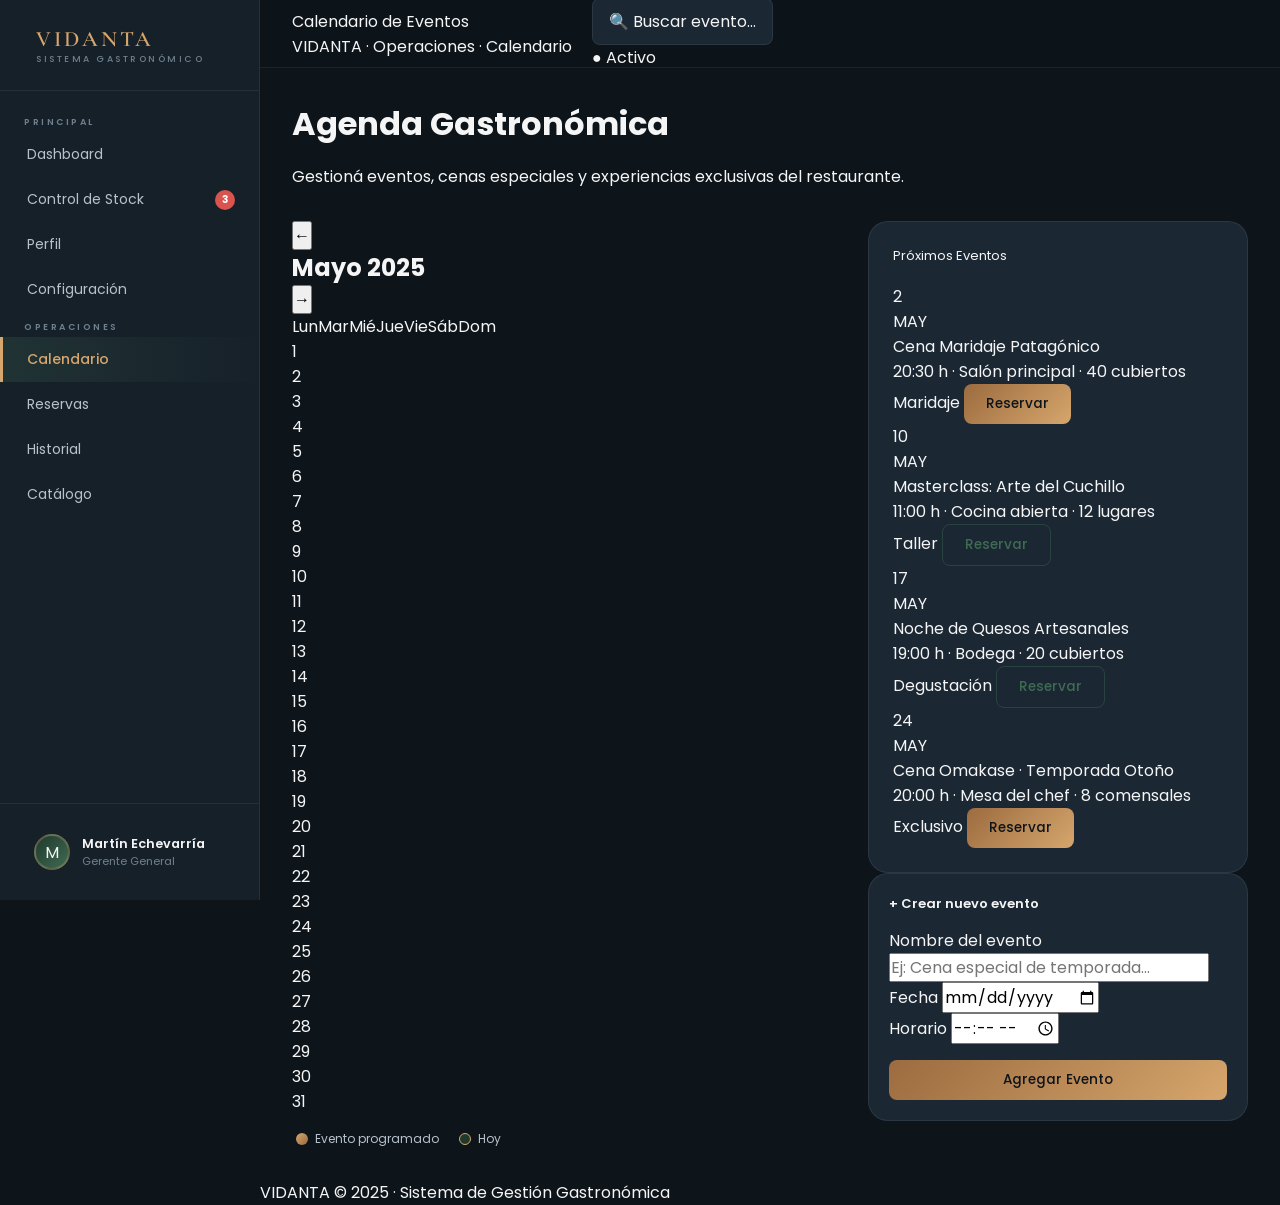
==== calendario.html @ fb213ae9 "Agregue 4 archivos html" ====
<!DOCTYPE html>
<html lang="es">
<head>
  <meta charset="UTF-8">
  <meta name="viewport" content="width=device-width, initial-scale=1.0">
  <title>VIDANTA · Calendario de Eventos</title>
  <link rel="stylesheet" href="styles.css">
</head>
<body>

  <aside class="sidebar">

    <div class="sidebar-logo">
      <div class="sidebar-logo-mark"></div>
      <div class="sidebar-logo-text">
        <span class="sidebar-logo-name">VIDANTA</span>
        <span class="sidebar-logo-sub">Sistema Gastronómico</span>
      </div>
    </div>

    <nav class="sidebar-nav">

      <span class="sidebar-section-label">Principal</span>

      <a href="index.html" class="sidebar-nav-item">Dashboard</a>

      <a href="stock.html" class="sidebar-nav-item">
        Control de Stock
        <span class="nav-badge danger">3</span>
      </a>

      <a href="perfil.html" class="sidebar-nav-item">Perfil</a>

      <a href="configuracion.html" class="sidebar-nav-item">Configuración</a>

      <span class="sidebar-section-label">Operaciones</span>

      <a href="calendario.html" class="sidebar-nav-item active">Calendario</a>
      <a href="reservas.html" class="sidebar-nav-item">Reservas</a>
      <a href="historial.html" class="sidebar-nav-item">Historial</a>
      <a href="catalogo.html" class="sidebar-nav-item">Catálogo</a>

    </nav>

    <div class="sidebar-footer">
      <div class="sidebar-user">
        <div class="sidebar-avatar">M</div>
        <div class="sidebar-user-info">
          <div class="sidebar-user-name">Martín Echevarría</div>
          <div class="sidebar-user-role">Gerente General</div>
        </div>
      </div>
    </div>

  </aside>

  <div class="main-wrapper">
    <header class="topbar">
      <div class="topbar-left">
        <div class="module-name">Calendario de Eventos</div>
        <div class="breadcrumb">VIDANTA · <span>Operaciones</span> · Calendario</div>
      </div>
      <div class="topbar-right">
        <div class="topbar-search">🔍 Buscar evento...</div>
        <div class="topbar-badge">● Activo</div>
      </div>
    </header>

    <div class="page-content">
      <div class="page-header">
        <h1>Agenda Gastronómica</h1>
        <p>Gestioná eventos, cenas especiales y experiencias exclusivas del restaurante.</p>
        <div class="gold-line"></div>
      </div>

      <div style="display:grid;grid-template-columns:1fr 380px;gap:24px;align-items:start;">

        <div>
          <div class="cal-wrapper">
            <div class="cal-topbar">
              <button class="cal-nav-btn" id="prev-month">&#8592;</button>
              <h2 class="cal-month-title" id="cal-title">Mayo 2025</h2>
              <button class="cal-nav-btn" id="next-month">&#8594;</button>
            </div>
            <div class="cal-days-header">
              <span>Lun</span><span>Mar</span><span>Mié</span><span>Jue</span><span>Vie</span><span>Sáb</span><span>Dom</span>
            </div>
            <div class="cal-grid" id="cal-grid"></div>
          </div>
          <div style="display:flex;gap:20px;margin-top:16px;padding:0 4px;">
            <div style="display:flex;align-items:center;gap:7px;font-size:12px;color:var(--text-secondary);">
              <span style="width:12px;height:12px;border-radius:50%;background:linear-gradient(135deg,var(--gold),var(--wood));display:inline-block;"></span>
              Evento programado
            </div>
            <div style="display:flex;align-items:center;gap:7px;font-size:12px;color:var(--text-secondary);">
              <span style="width:12px;height:12px;border-radius:50%;background:var(--green-dark);border:1.5px solid var(--gold);display:inline-block;"></span>
              Hoy
            </div>
          </div>
        </div>

        <div>
          <div class="card" style="padding:24px;">
            <div class="section-title" style="font-size:13px;margin-bottom:18px;">Próximos Eventos</div>

            <div class="event-item">
              <div class="event-date-chip"><div class="day">2</div><div class="mon">MAY</div></div>
              <div class="event-body">
                <div class="event-name">Cena Maridaje Patagónico</div>
                <div class="event-meta">20:30 h · Salón principal · 40 cubiertos</div>
                <div class="event-actions">
                  <span class="badge badge-gold">Maridaje</span>
                  <a href="reservas.html" class="btn btn-primary btn-sm">Reservar</a>
                </div>
              </div>
            </div>

            <div class="event-item">
              <div class="event-date-chip"><div class="day">10</div><div class="mon">MAY</div></div>
              <div class="event-body">
                <div class="event-name">Masterclass: Arte del Cuchillo</div>
                <div class="event-meta">11:00 h · Cocina abierta · 12 lugares</div>
                <div class="event-actions">
                  <span class="badge badge-green">Taller</span>
                  <a href="reservas.html" class="btn btn-secondary btn-sm">Reservar</a>
                </div>
              </div>
            </div>

            <div class="event-item">
              <div class="event-date-chip"><div class="day">17</div><div class="mon">MAY</div></div>
              <div class="event-body">
                <div class="event-name">Noche de Quesos Artesanales</div>
                <div class="event-meta">19:00 h · Bodega · 20 cubiertos</div>
                <div class="event-actions">
                  <span class="badge badge-warn">Degustación</span>
                  <a href="reservas.html" class="btn btn-secondary btn-sm">Reservar</a>
                </div>
              </div>
            </div>

            <div class="event-item">
              <div class="event-date-chip"><div class="day">24</div><div class="mon">MAY</div></div>
              <div class="event-body">
                <div class="event-name">Cena Omakase · Temporada Otoño</div>
                <div class="event-meta">20:00 h · Mesa del chef · 8 comensales</div>
                <div class="event-actions">
                  <span class="badge badge-gold">Exclusivo</span>
                  <a href="reservas.html" class="btn btn-primary btn-sm">Reservar</a>
                </div>
              </div>
            </div>
          </div>

          <div class="card mt-16" style="padding:20px;">
            <div style="font-size:13px;font-weight:600;color:var(--text-main);margin-bottom:14px;">+ Crear nuevo evento</div>
            <div class="form-group">
              <label class="form-label">Nombre del evento</label>
              <input type="text" class="form-control" placeholder="Ej: Cena especial de temporada..." />
            </div>
            <div class="form-row">
              <div class="form-group" style="margin-bottom:0">
                <label class="form-label">Fecha</label>
                <input type="date" class="form-control" />
              </div>
              <div class="form-group" style="margin-bottom:0">
                <label class="form-label">Horario</label>
                <input type="time" class="form-control" />
              </div>
            </div>
            <button class="btn btn-primary" style="width:100%;margin-top:16px;justify-content:center;">Agregar Evento</button>
          </div>
        </div>

      </div>
    </div>

    <footer class="footer-bar">
      <span class="footer-brand">VIDANTA</span>
      <span>© 2025 · Sistema de Gestión Gastronómica</span>
    </footer>
  </div>

  <script>
    const months=['Enero','Febrero','Marzo','Abril','Mayo','Junio','Julio','Agosto','Septiembre','Octubre','Noviembre','Diciembre'];
    const eventDays={'2025-4':[2,10,17,24]};
    let cur=new Date(2025,4,1);
    function render(){
      const grid=document.getElementById('cal-grid');
      const title=document.getElementById('cal-title');
      const key=cur.getFullYear()+'-'+cur.getMonth();
      title.textContent=months[cur.getMonth()]+' '+cur.getFullYear();
      const firstDay=new Date(cur.getFullYear(),cur.getMonth(),1).getDay();
      const offset=firstDay===0?6:firstDay-1;
      const total=new Date(cur.getFullYear(),cur.getMonth()+1,0).getDate();
      const today=new Date();
      const marked=eventDays[key]||[];
      grid.innerHTML='';
      for(let i=0;i<offset;i++){const d=document.createElement('div');d.className='cal-day empty';grid.appendChild(d);}
      for(let d=1;d<=total;d++){
        const cell=document.createElement('div');cell.className='cal-day';cell.textContent=d;
        if(cur.getMonth()===today.getMonth()&&cur.getFullYear()===today.getFullYear()&&d===today.getDate())cell.classList.add('today');
        if(marked.includes(d))cell.classList.add('has-event');
        grid.appendChild(cell);
      }
    }
    document.getElementById('prev-month').onclick=()=>{cur.setMonth(cur.getMonth()-1);render();};
    document.getElementById('next-month').onclick=()=>{cur.setMonth(cur.getMonth()+1);render();};
    render();
  </script>
</body>
</html>
---- styles.css ----
@import url('https://fonts.googleapis.com/css2?family=Poppins:wght@300;400;500;600;700;800&family=Cormorant+Garamond:ital,wght@0,400;0,600;1,400&display=swap');

:root {
--bg-main: #0d141a;
--bg-secondary: #162029;
--card-bg: #1b2834;
--card-hover: #1f2f3e;

--wood: #9c6b3f;
--gold: #d6a66d;
--gold-light: #e8c08a;
--gold-glow: rgba(214, 166, 109, 0.18);

--green-dark: #20392d;
--green-soft: #3f6b53;
--green-glow: rgba(63, 107, 83, 0.25);

--text-main: #f5f5f5;
--text-secondary: #b8c2cc;
--text-muted: #6e8090;

--border-soft: rgba(255, 255, 255, 0.07);
--border-gold: rgba(214, 166, 109, 0.3);
--border-green: rgba(63, 107, 83, 0.4);

--shadow-dark: rgba(0, 0, 0, 0.45);
--shadow-card: 0 8px 32px rgba(0, 0, 0, 0.4);
--shadow-glow: 0 0 24px rgba(214, 166, 109, 0.15);

--success: #4caf50;
--danger: #d9534f;
--warning: #ffb347;
--info: #4a9ebb;

--sidebar-w: 260px;
--sidebar-collapsed: 72px;
--header-h: 68px;

--radius-sm: 8px;
--radius-md: 14px;
--radius-lg: 20px;
--radius-xl: 28px;

--transition: all 0.3s ease;
}

*,
*::before,
*::after {
box-sizing: border-box;
margin: 0;
padding: 0;
}

html {
font-size: 16px;
scroll-behavior: smooth;
}

body {
font-family: 'Poppins', sans-serif;
background-color: var(--bg-main);
color: var(--text-main);
min-height: 100vh;
display: flex;
overflow-x: hidden;
-webkit-font-smoothing: antialiased;
}

a {
color: inherit;
text-decoration: none;
}

ul,
ol {
list-style: none;
}

img {
max-width: 100%;
display: block;
}

button,
input,
select,
textarea {
font-family: inherit;
font-size: inherit;
}

::-webkit-scrollbar {
width: 6px;
height: 6px;
}

::-webkit-scrollbar-track {
background: var(--bg-main);
}

::-webkit-scrollbar-thumb {
background: var(--green-soft);
border-radius: 8px;
}

::-webkit-scrollbar-thumb:hover {
background: var(--gold);
}

.app-layout {
display: flex;
width: 100%;
min-height: 100vh;
}

.sidebar {
width: var(--sidebar-w);
min-height: 100vh;
background: var(--bg-secondary);
border-right: 1px solid var(--border-soft);
display: flex;
flex-direction: column;
position: fixed;
top: 0;
left: 0;
z-index: 100;
transition: var(--transition);
overflow: hidden;
}

.sidebar-logo {
padding: 28px 24px 24px;
border-bottom: 1px solid var(--border-soft);
display: flex;
align-items: center;
gap: 12px;
flex-shrink: 0;
}

.sidebar-logo-icon {
width: 38px;
height: 38px;
background: linear-gradient(135deg, var(--wood), var(--gold));
border-radius: 10px;
display: flex;
align-items: center;
justify-content: center;
font-size: 18px;
flex-shrink: 0;
box-shadow: 0 4px 14px var(--gold-glow);
}

.sidebar-logo-text {
display: flex;
flex-direction: column;
}

.sidebar-logo-name {
font-family: 'Cormorant Garamond', serif;
font-size: 22px;
font-weight: 600;
color: var(--gold);
letter-spacing: 3px;
line-height: 1;
}

.sidebar-logo-sub {
font-size: 9px;
font-weight: 500;
color: var(--text-muted);
letter-spacing: 2.5px;
text-transform: uppercase;
margin-top: 3px;
}

.sidebar-nav {
flex: 1;
padding: 16px 0;
overflow-y: auto;
}

.sidebar-section-label {
font-size: 9px;
font-weight: 600;
letter-spacing: 2.5px;
text-transform: uppercase;
color: var(--text-muted);
padding: 16px 24px 8px;
}

.sidebar-nav-item {
display: flex;
align-items: center;
gap: 14px;
padding: 12px 24px;
cursor: pointer;
border-left: 3px solid transparent;
transition: var(--transition);
position: relative;
color: var(--text-secondary);
font-size: 0.875rem;
font-weight: 400;
}

.sidebar-nav-item:hover {
background: var(--green-glow);
border-left-color: var(--gold);
color: var(--text-main);
}

.sidebar-nav-item.active {
background: linear-gradient(90deg, var(--green-glow), transparent);
border-left-color: var(--gold);
color: var(--gold);
font-weight: 500;
}

.nav-icon {
font-size: 18px;
width: 22px;
text-align: center;
flex-shrink: 0;
transition: var(--transition);
}

.nav-badge {
margin-left: auto;
background: var(--gold);
color: var(--bg-main);
font-size: 10px;
font-weight: 700;
padding: 2px 7px;
border-radius: 20px;
min-width: 20px;
text-align: center;
}

.nav-badge.danger {
background: var(--danger);
color: #fff;
}

.sidebar-footer {
padding: 20px 24px;
border-top: 1px solid var(--border-soft);
}

.sidebar-user {
display: flex;
align-items: center;
gap: 12px;
cursor: pointer;
padding: 10px;
border-radius: var(--radius-md);
transition: var(--transition);
}

.sidebar-user:hover {
background: var(--border-soft);
}

.sidebar-avatar {
width: 36px;
height: 36px;
background: linear-gradient(135deg, var(--green-dark), var(--green-soft));
border-radius: 50%;
display: flex;
align-items: center;
justify-content: center;
font-size: 16px;
border: 2px solid var(--border-gold);
flex-shrink: 0;
}

.sidebar-user-info {
flex: 1;
min-width: 0;
}

.sidebar-user-name {
font-size: 0.8rem;
font-weight: 600;
color: var(--text-main);
white-space: nowrap;
overflow: hidden;
text-overflow: ellipsis;
}

.sidebar-user-role {
font-size: 0.7rem;
color: var(--text-muted);
}

.main-wrapper {
flex: 1;
margin-left: var(--sidebar-w);
display: flex;
flex-direction: column;
min-height: 100vh;
transition: var(--transition);
}

.topbar {
height: var(--header-h);
background: rgba(13, 20, 26, 0.85);
backdrop-filter: blur(16px);
border-bottom: 1px solid var(--border-soft);
display: flex;
align-items: center;
padding: 0 32px;
gap: 20px;
position: sticky;
top: 0;
z-index: 90;
}

.topbar-title {
font-size: 1.15rem;
font-weight: 600;
color: var(--text-main);
}

.topbar-actions {
display: flex;
align-items: center;
gap: 8px;
margin-left: auto;
}

.topbar-search {
background: var(--card-bg);
border: 1px solid var(--border-soft);
border-radius: var(--radius-sm);
padding: 10px 16px;
color: var(--text-main);
outline: none;
transition: var(--transition);
}

.topbar-search:focus {
border-color: var(--border-gold);
box-shadow: 0 0 0 3px var(--gold-glow);
}

.topbar-btn-icon {
border: 1px solid var(--border-soft);
background: var(--card-bg);
color: var(--text-secondary);
padding: 10px 14px;
border-radius: var(--radius-sm);
cursor: pointer;
transition: var(--transition);
}

.topbar-btn-icon:hover {
background: var(--green-glow);
color: var(--gold);
border-color: var(--border-gold);
}

.topbar-avatar {
width: 38px;
height: 38px;
background: linear-gradient(135deg, var(--green-dark), var(--green-soft));
border-radius: 50%;
display: flex;
align-items: center;
justify-content: center;
border: 2px solid var(--border-gold);
}

.page-content {
flex: 1;
padding: 32px;
}

.page-header {
display: flex;
justify-content: space-between;
align-items: flex-start;
gap: 16px;
margin-bottom: 32px;
flex-wrap: wrap;
}

.page-header-eyebrow {
font-size: 0.75rem;
font-weight: 500;
letter-spacing: 2.5px;
text-transform: uppercase;
color: var(--gold);
margin-bottom: 6px;
}

.page-header-title {
font-family: 'Cormorant Garamond', serif;
font-size: 2.2rem;
font-weight: 600;
}

.page-header-subtitle {
font-size: 0.875rem;
color: var(--text-secondary);
margin-top: 6px;
}

.page-header-actions {
display: flex;
gap: 12px;
flex-wrap: wrap;
}

.card {
background: var(--card-bg);
border: 1px solid var(--border-soft);
border-radius: var(--radius-lg);
padding: 24px;
transition: var(--transition);
}

.card:hover {
background: var(--card-hover);
border-color: var(--border-gold);
box-shadow: var(--shadow-card), var(--shadow-glow);
}

.btn {
display: inline-flex;
align-items: center;
justify-content: center;
gap: 8px;
padding: 10px 22px;
border-radius: var(--radius-sm);
font-size: 0.85rem;
font-weight: 500;
cursor: pointer;
border: none;
transition: var(--transition);
}

.btn-primary {
background: linear-gradient(135deg, var(--wood), var(--gold));
color: var(--bg-main);
}

.btn-primary:hover {
background: linear-gradient(135deg, var(--gold), var(--gold-light));
}

.btn-secondary {
background: transparent;
color: var(--green-soft);
border: 1px solid var(--border-green);
}

.btn-secondary:hover {
background: var(--green-glow);
color: var(--text-main);
}

.btn-ghost {
background: transparent;
color: var(--text-secondary);
border: 1px solid var(--border-soft);
}

.btn-ghost:hover {
background: var(--border-soft);
border-color: var(--border-gold);
color: var(--text-main);
}

.table-container {
overflow-x: auto;
border-radius: var(--radius-lg);
border: 1px solid var(--border-soft);
}

.table {
width: 100%;
border-collapse: collapse;
}

.table thead {
background: var(--bg-secondary);
}

.table thead th {
padding: 14px 20px;
text-align: left;
font-size: 0.72rem;
font-weight: 600;
letter-spacing: 2px;
text-transform: uppercase;
color: var(--gold);
border-bottom: 1px solid var(--border-soft);
}

.table tbody tr {
border-bottom: 1px solid var(--border-soft);
transition: var(--transition);
}

.table tbody tr:hover {
background: var(--green-glow);
}

.table tbody td {
padding: 14px 20px;
color: var(--text-secondary);
}

.table tbody td:first-child {
color: var(--text-main);
font-weight: 500;
}

.alert-title {
font-weight: 600;
margin-bottom: 4px;
}

.alert-text {
color: var(--text-secondary);
font-size: 0.85rem;
}

@keyframes fadeIn {
from {
opacity: 0;
transform: translateY(10px);
}

to {
opacity: 1;
transform: translateY(0);
}
}

.animate-fade {
animation: fadeIn 0.4s ease both;
}

@media (max-width: 1024px) {
.page-content {
padding: 24px;
}
}

@media (max-width: 768px) {
.sidebar {
transform: translateX(-100%);
}

.main-wrapper {
margin-left: 0;
}

.page-content {
padding: 16px;
}

.page-header {
flex-direction: column;
}

.page-header-title {
font-size: 1.7rem;
}
}

@media (max-width: 480px) {
.topbar {
padding: 0 16px;
}

.page-header-title {
font-size: 1.4rem;
}
}
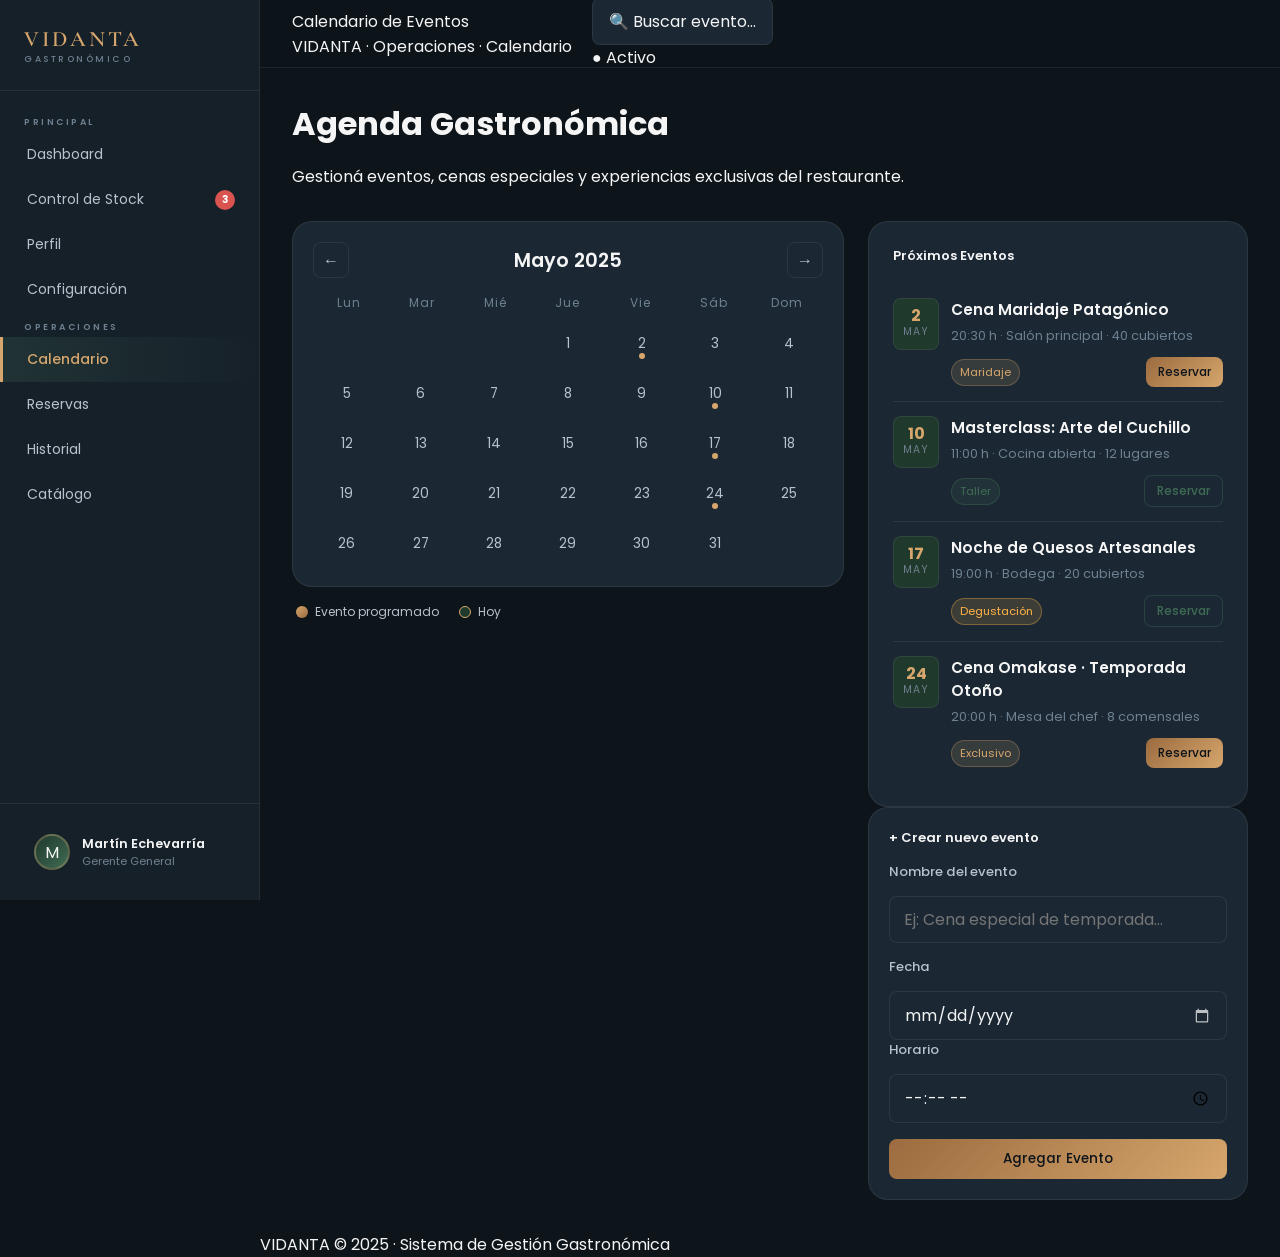
==== commit 825e8826: "Modicamos archivos html con el css" ====
--- a/calendario.html
+++ b/calendario.html
@@ -10,13 +10,13 @@
 
   <aside class="sidebar">
 
-    <div class="sidebar-logo">
-      <div class="sidebar-logo-mark"></div>
+     <div class="sidebar-logo">
       <div class="sidebar-logo-text">
         <span class="sidebar-logo-name">VIDANTA</span>
-        <span class="sidebar-logo-sub">Sistema Gastronómico</span>
+        <span class="sidebar-logo-sub">Gastronómico</span>
       </div>
     </div>
+
 
     <nav class="sidebar-nav">
 
--- a/styles.css
+++ b/styles.css
@@ -578,4 +578,1056 @@
 .page-header-title {
 font-size: 1.4rem;
 }
+}
+.stats-grid{
+display:grid;
+grid-template-columns:repeat(4,1fr);
+gap:18px;
+margin-bottom:28px;
+}
+
+.stat-card{
+display:flex;
+flex-direction:column;
+align-items:flex-start;
+justify-content:center;
+min-height:120px;
+}
+
+.stat-number{
+font-size:2rem;
+font-weight:700;
+color:var(--gold);
+line-height:1;
+margin-bottom:10px;
+}
+
+.stat-number.success{
+color:var(--success);
+}
+
+.stat-text{
+font-size:0.85rem;
+color:var(--text-secondary);
+}
+
+.reservation-layout{
+display:grid;
+grid-template-columns:1.6fr 0.8fr;
+gap:24px;
+align-items:start;
+}
+
+.section-title{
+font-size:1rem;
+font-weight:600;
+color:var(--text-main);
+margin-bottom:22px;
+}
+
+.form-grid{
+display:grid;
+grid-template-columns:1fr 1fr;
+gap:18px;
+margin-bottom:18px;
+}
+
+.form-group{
+display:flex;
+flex-direction:column;
+gap:8px;
+}
+
+.form-label{
+font-size:0.82rem;
+font-weight:500;
+color:var(--text-secondary);
+}
+
+.form-divider{
+height:1px;
+background:var(--border-soft);
+margin:28px 0;
+}
+
+.topbar-search,
+textarea.topbar-search,
+select.topbar-search{
+width:100%;
+}
+
+.reservation-textarea{
+min-height:120px;
+resize:vertical;
+padding-top:14px;
+}
+
+.form-actions{
+display:flex;
+justify-content:flex-end;
+gap:12px;
+margin-top:24px;
+flex-wrap:wrap;
+}
+
+.summary-list{
+display:flex;
+flex-direction:column;
+gap:14px;
+}
+
+.summary-row{
+display:flex;
+justify-content:space-between;
+align-items:center;
+gap:16px;
+}
+
+.summary-label{
+font-size:0.82rem;
+color:var(--text-secondary);
+}
+
+.summary-value{
+font-size:0.85rem;
+font-weight:500;
+color:var(--text-main);
+text-align:right;
+}
+
+.summary-code-label{
+font-size:0.85rem;
+font-weight:600;
+color:var(--text-main);
+}
+
+.summary-code{
+font-size:0.95rem;
+font-weight:700;
+color:var(--gold);
+letter-spacing:1px;
+}
+
+.modal-overlay{
+position:fixed;
+inset:0;
+background:rgba(0,0,0,0.72);
+display:none;
+align-items:center;
+justify-content:center;
+padding:20px;
+z-index:999;
+backdrop-filter:blur(6px);
+}
+
+.modal-card{
+width:100%;
+max-width:420px;
+text-align:center;
+animation:fadeIn 0.3s ease;
+}
+
+.modal-icon{
+font-size:3.2rem;
+margin-bottom:14px;
+}
+
+.modal-title{
+font-size:1.6rem;
+font-weight:700;
+margin-bottom:12px;
+color:var(--text-main);
+}
+
+.modal-text{
+font-size:0.9rem;
+color:var(--text-secondary);
+margin-bottom:26px;
+}
+
+.modal-actions{
+display:flex;
+justify-content:center;
+gap:12px;
+flex-wrap:wrap;
+}
+
+input[type="date"]::-webkit-calendar-picker-indicator{
+filter:invert(0.9);
+cursor:pointer;
+opacity:0.8;
+}
+
+select{
+appearance:none;
+-webkit-appearance:none;
+-moz-appearance:none;
+cursor:pointer;
+}
+
+textarea{
+resize:none;
+}
+
+.card .topbar-search:hover{
+border-color:var(--border-gold);
+}
+
+.card .topbar-search::placeholder{
+color:var(--text-muted);
+}
+
+@media (max-width:1200px){
+
+.stats-grid{
+grid-template-columns:repeat(2,1fr);
+}
+
+.reservation-layout{
+grid-template-columns:1fr;
+}
+
+}
+
+@media (max-width:768px){
+
+.form-grid{
+grid-template-columns:1fr;
+}
+
+.stats-grid{
+grid-template-columns:1fr;
+}
+
+.stat-card{
+min-height:100px;
+}
+
+.form-actions{
+justify-content:stretch;
+}
+
+.form-actions .btn{
+width:100%;
+}
+
+.modal-actions{
+flex-direction:column;
+}
+
+.modal-actions .btn{
+width:100%;
+}
+
+}
+
+@media (max-width:480px){
+
+.section-title{
+font-size:0.92rem;
+}
+
+.summary-row{
+flex-direction:column;
+align-items:flex-start;
+gap:4px;
+}
+
+.summary-value{
+text-align:left;
+}
+
+.stat-number{
+font-size:1.6rem;
+}
+
+}
+/* ===== CONFIGURACIÓN PAGE ===== */
+
+.topbar-breadcrumb{
+display:flex;
+align-items:center;
+gap:8px;
+font-size:0.85rem;
+color:var(--text-secondary);
+}
+
+.topbar-breadcrumb-sep{
+opacity:0.5;
+}
+
+.grid{
+display:grid;
+gap:20px;
+}
+
+.grid-2{
+grid-template-columns:1fr 1fr;
+}
+
+.card-title{
+font-size:1rem;
+font-weight:600;
+color:var(--text-main);
+margin-bottom:18px;
+}
+
+.form-group label{
+font-size:0.82rem;
+font-weight:500;
+color:var(--text-secondary);
+margin-bottom:6px;
+display:block;
+}
+
+.form-control{
+width:100%;
+padding:10px 14px;
+border-radius:var(--radius-sm);
+border:1px solid var(--border-soft);
+background:var(--card-bg);
+color:var(--text-main);
+outline:none;
+transition:var(--transition);
+}
+
+.form-control:focus{
+border-color:var(--border-gold);
+box-shadow:0 0 0 3px var(--gold-glow);
+}
+
+.settings-row{
+display:flex;
+justify-content:space-between;
+align-items:center;
+padding:12px 0;
+border-bottom:1px solid var(--border-soft);
+color:var(--text-secondary);
+font-size:0.9rem;
+}
+
+.settings-row:last-child{
+border-bottom:none;
+}
+
+.toggle{
+width:42px;
+height:22px;
+border-radius:20px;
+background:var(--bg-secondary);
+border:1px solid var(--border-soft);
+position:relative;
+cursor:pointer;
+transition:var(--transition);
+}
+
+.toggle::after{
+content:"";
+width:16px;
+height:16px;
+border-radius:50%;
+background:var(--text-muted);
+position:absolute;
+top:50%;
+left:3px;
+transform:translateY(-50%);
+transition:var(--transition);
+}
+
+.toggle.active{
+background:var(--green-glow);
+border-color:var(--border-green);
+}
+
+.toggle.active::after{
+left:22px;
+background:var(--gold);
+}
+
+.table td, 
+.table th{
+font-size:0.85rem;
+}
+
+.table tbody tr:hover{
+background:var(--green-glow);
+}
+
+@media (max-width: 900px){
+
+.grid-2{
+grid-template-columns:1fr;
+}
+
+.topbar{
+flex-wrap:wrap;
+gap:10px;
+height:auto;
+padding:12px 16px;
+}
+
+.topbar-title{
+font-size:1rem;
+}
+
+}
+/* ===== FICHA DE DETALLE (CLIENTE) ===== */
+
+.divider{
+height:1px;
+background:var(--border-soft);
+margin:16px 0;
+}
+
+.card-header{
+display:flex;
+align-items:center;
+justify-content:space-between;
+margin-bottom:8px;
+}
+
+.metric-value{
+font-size:1.4rem;
+font-weight:700;
+color:var(--gold);
+line-height:1;
+}
+
+.metric-label{
+font-size:0.75rem;
+color:var(--text-muted);
+margin-top:4px;
+}
+
+.metric-card{
+background:var(--card-bg);
+border:1px solid var(--border-soft);
+border-radius:var(--radius-lg);
+padding:18px;
+text-align:center;
+transition:var(--transition);
+}
+
+.metric-card:hover{
+background:var(--card-hover);
+border-color:var(--border-gold);
+box-shadow:var(--shadow-card), var(--shadow-glow);
+}
+
+.grid-3{
+display:grid;
+grid-template-columns:repeat(3,1fr);
+gap:16px;
+}
+
+@media (max-width: 1100px){
+
+.grid[style*="340px"]{
+grid-template-columns:1fr !important;
+}
+
+.grid-3{
+grid-template-columns:1fr;
+}
+
+}
+/* ===== CALENDARIO ===== */
+
+.cal-wrapper{
+background:var(--card-bg);
+border:1px solid var(--border-soft);
+border-radius:var(--radius-lg);
+padding:20px;
+}
+
+.cal-topbar{
+display:flex;
+align-items:center;
+justify-content:space-between;
+margin-bottom:16px;
+}
+
+.cal-month-title{
+font-size:1.2rem;
+font-weight:600;
+color:var(--text-main);
+}
+
+.cal-nav-btn{
+background:transparent;
+border:1px solid var(--border-soft);
+color:var(--text-secondary);
+width:36px;
+height:36px;
+border-radius:var(--radius-sm);
+cursor:pointer;
+transition:var(--transition);
+}
+
+.cal-nav-btn:hover{
+background:var(--green-glow);
+border-color:var(--border-gold);
+color:var(--gold);
+}
+
+.cal-days-header{
+display:grid;
+grid-template-columns:repeat(7,1fr);
+text-align:center;
+font-size:0.75rem;
+color:var(--text-muted);
+margin-bottom:10px;
+letter-spacing:1px;
+}
+
+.cal-grid{
+display:grid;
+grid-template-columns:repeat(7,1fr);
+gap:6px;
+}
+
+.cal-day{
+height:44px;
+display:flex;
+align-items:center;
+justify-content:center;
+border-radius:var(--radius-sm);
+font-size:0.85rem;
+color:var(--text-secondary);
+background:transparent;
+border:1px solid transparent;
+transition:var(--transition);
+cursor:pointer;
+}
+
+.cal-day:hover{
+background:var(--green-glow);
+border-color:var(--border-soft);
+color:var(--text-main);
+}
+
+.cal-day.today{
+background:var(--green-dark);
+border:1px solid var(--border-gold);
+color:var(--gold);
+font-weight:600;
+}
+
+.cal-day.has-event{
+position:relative;
+}
+
+.cal-day.has-event::after{
+content:"";
+width:6px;
+height:6px;
+border-radius:50%;
+background:var(--gold);
+position:absolute;
+bottom:6px;
+left:50%;
+transform:translateX(-50%);
+}
+
+.cal-day.empty{
+pointer-events:none;
+opacity:0;
+}
+
+.event-item{
+display:flex;
+gap:12px;
+padding:14px 0;
+border-bottom:1px solid var(--border-soft);
+}
+
+.event-item:last-child{
+border-bottom:none;
+}
+
+.event-date-chip{
+width:46px;
+height:52px;
+border-radius:var(--radius-sm);
+background:var(--green-dark);
+border:1px solid var(--border-soft);
+display:flex;
+flex-direction:column;
+align-items:center;
+justify-content:center;
+flex-shrink:0;
+}
+
+.event-date-chip .day{
+font-size:1rem;
+font-weight:700;
+color:var(--gold);
+line-height:1;
+}
+
+.event-date-chip .mon{
+font-size:0.65rem;
+color:var(--text-muted);
+letter-spacing:1px;
+}
+
+.event-body{
+flex:1;
+display:flex;
+flex-direction:column;
+gap:6px;
+}
+
+.event-name{
+font-size:0.95rem;
+font-weight:600;
+color:var(--text-main);
+}
+
+.event-meta{
+font-size:0.8rem;
+color:var(--text-muted);
+}
+
+.event-actions{
+display:flex;
+align-items:center;
+justify-content:space-between;
+gap:10px;
+margin-top:6px;
+}
+
+.badge{
+font-size:0.7rem;
+padding:4px 8px;
+border-radius:20px;
+border:1px solid var(--border-soft);
+color:var(--text-secondary);
+}
+
+.badge-gold{
+background:rgba(214,166,109,0.15);
+border-color:var(--border-gold);
+color:var(--gold);
+}
+
+.badge-green{
+background:rgba(63,107,83,0.18);
+border-color:var(--border-green);
+color:var(--green-soft);
+}
+
+.badge-warn{
+background:rgba(255,179,71,0.15);
+border-color:rgba(255,179,71,0.35);
+color:var(--warning);
+}
+
+.btn-sm{
+padding:6px 12px;
+font-size:0.75rem;
+border-radius:8px;
+}
+
+/* layout calendario */
+@media (max-width: 1000px){
+
+div[style*="1fr 380px"]{
+grid-template-columns:1fr !important;
+}
+
+.cal-wrapper{
+margin-bottom:20px;
+}
+
+}
+/* =========================
+   GRID SYSTEM (CONFIG)
+========================= */
+
+.grid {
+  display: grid;
+  gap: 20px;
+}
+
+.grid-2 {
+  grid-template-columns: repeat(2, 1fr);
+}
+
+/* =========================
+   CARD TITLE
+========================= */
+
+.card-title {
+  font-size: 1rem;
+  font-weight: 600;
+  color: var(--text-main);
+  margin-bottom: 18px;
+  letter-spacing: 0.3px;
+}
+
+/* =========================
+   FORM CONTROLS
+========================= */
+
+.form-group {
+  display: flex;
+  flex-direction: column;
+  gap: 8px;
+  margin-bottom: 14px;
+}
+
+.form-group label {
+  font-size: 0.82rem;
+  color: var(--text-secondary);
+  font-weight: 500;
+}
+
+.form-control {
+  width: 100%;
+  padding: 10px 14px;
+  border-radius: var(--radius-sm);
+  border: 1px solid var(--border-soft);
+  background: var(--card-bg);
+  color: var(--text-main);
+  outline: none;
+  transition: var(--transition);
+}
+
+.form-control:focus {
+  border-color: var(--border-gold);
+  box-shadow: 0 0 0 3px var(--gold-glow);
+}
+
+/* =========================
+   SETTINGS ROW (TOGGLES)
+========================= */
+
+.settings-row {
+  display: flex;
+  align-items: center;
+  justify-content: space-between;
+  padding: 12px 0;
+  border-bottom: 1px solid var(--border-soft);
+  color: var(--text-secondary);
+  font-size: 0.9rem;
+}
+
+.settings-row:last-child {
+  border-bottom: none;
+}
+
+/* =========================
+   TOGGLE SWITCH
+========================= */
+
+.toggle {
+  width: 42px;
+  height: 22px;
+  background: var(--card-bg);
+  border: 1px solid var(--border-soft);
+  border-radius: 999px;
+  position: relative;
+  cursor: pointer;
+  transition: var(--transition);
+}
+
+.toggle::after {
+  content: "";
+  position: absolute;
+  top: 50%;
+  left: 3px;
+  transform: translateY(-50%);
+  width: 16px;
+  height: 16px;
+  border-radius: 50%;
+  background: var(--text-muted);
+  transition: var(--transition);
+}
+
+.toggle.active {
+  background: var(--green-glow);
+  border-color: var(--border-green);
+}
+
+.toggle.active::after {
+  left: 22px;
+  background: var(--gold);
+}
+
+/* =========================
+   TABLE OVERRIDES (if needed)
+========================= */
+
+.table-container {
+  margin-top: 10px;
+}
+
+/* =========================
+   RESPONSIVE
+========================= */
+
+@media (max-width: 900px) {
+  .grid-2 {
+    grid-template-columns: 1fr;
+  }
+}
+/* =========================
+   GRID VARIANTS
+========================= */
+
+.grid-3 {
+  display: grid;
+  grid-template-columns: repeat(3, 1fr);
+  gap: 20px;
+}
+
+.grid-4 {
+  display: grid;
+  grid-template-columns: repeat(4, 1fr);
+  gap: 20px;
+}
+
+.col-span-2 {
+  grid-column: span 2;
+}
+
+/* =========================
+   ALERTA
+========================= */
+
+.alert {
+  display: flex;
+  align-items: flex-start;
+  gap: 12px;
+  padding: 16px 18px;
+  border-radius: var(--radius-md);
+  margin-bottom: 24px;
+  border: 1px solid var(--border-soft);
+  background: var(--card-bg);
+}
+
+.alert-warning {
+  border-color: var(--warning);
+  box-shadow: 0 0 0 2px rgba(255, 179, 71, 0.08);
+}
+
+.alert-content a {
+  color: var(--gold);
+  font-weight: 500;
+}
+
+.alert-content a:hover {
+  text-decoration: underline;
+}
+
+.alert-title {
+  font-weight: 600;
+  color: var(--text-main);
+  margin-bottom: 4px;
+}
+
+.alert-text {
+  font-size: 0.85rem;
+  color: var(--text-secondary);
+}
+
+/* =========================
+   MÉTRICAS
+========================= */
+
+.metric-card {
+  background: var(--card-bg);
+  border: 1px solid var(--border-soft);
+  border-radius: var(--radius-lg);
+  padding: 18px;
+  transition: var(--transition);
+}
+
+.metric-card:hover {
+  background: var(--card-hover);
+  border-color: var(--border-gold);
+  box-shadow: var(--shadow-card);
+}
+
+.metric-label {
+  font-size: 0.75rem;
+  color: var(--text-muted);
+  margin-bottom: 10px;
+  text-transform: uppercase;
+  letter-spacing: 1.5px;
+}
+
+.metric-value {
+  font-size: 1.6rem;
+  font-weight: 700;
+  color: var(--text-main);
+}
+
+.metric-value.gold {
+  color: var(--gold);
+}
+
+.metric-value.danger {
+  color: var(--danger);
+}
+
+.metric-change {
+  font-size: 0.75rem;
+  margin-top: 8px;
+}
+
+.metric-change.up {
+  color: var(--success);
+}
+
+.metric-change.down {
+  color: var(--danger);
+}
+
+/* =========================
+   CARD HEADER / SUBTITLE
+========================= */
+
+.card-header {
+  display: flex;
+  justify-content: space-between;
+  align-items: center;
+  margin-bottom: 14px;
+}
+
+.card-title {
+  font-size: 1rem;
+  font-weight: 600;
+  color: var(--text-main);
+}
+
+.card-subtitle {
+  font-size: 0.8rem;
+  color: var(--text-muted);
+  margin-top: 4px;
+}
+
+/* =========================
+   CHART BARS (simple UI mock)
+========================= */
+
+.chart-bars {
+  display: flex;
+  align-items: flex-end;
+  gap: 10px;
+  height: 160px;
+  padding-top: 20px;
+}
+
+.bar {
+  flex: 1;
+  background: var(--green-dark);
+  border-radius: 8px;
+  height: 40%;
+  transition: var(--transition);
+}
+
+.bar:nth-child(1) { height: 40%; }
+.bar:nth-child(2) { height: 55%; }
+.bar:nth-child(3) { height: 70%; }
+.bar:nth-child(4) { height: 50%; }
+.bar:nth-child(5) { height: 90%; }
+.bar:nth-child(6) { height: 60%; }
+.bar:nth-child(7) { height: 45%; }
+
+.bar.highlight {
+  background: linear-gradient(135deg, var(--gold), var(--wood));
+  box-shadow: var(--shadow-glow);
+}
+
+/* =========================
+   LISTAS
+========================= */
+
+.list {
+  display: flex;
+  flex-direction: column;
+  gap: 10px;
+}
+
+.list-item {
+  padding: 10px 12px;
+  border-radius: var(--radius-sm);
+  background: rgba(255,255,255,0.03);
+  color: var(--text-secondary);
+  transition: var(--transition);
+}
+
+.list-item:hover {
+  background: var(--green-glow);
+  color: var(--text-main);
+}
+
+/* =========================
+   MINI LIST
+========================= */
+
+.mini-list {
+  display: flex;
+  flex-direction: column;
+  gap: 8px;
+  color: var(--text-secondary);
+  font-size: 0.9rem;
+}
+
+/* =========================
+   PROGRESS BAR
+========================= */
+
+.progress {
+  width: 100%;
+  height: 10px;
+  background: var(--card-bg);
+  border: 1px solid var(--border-soft);
+  border-radius: 999px;
+  overflow: hidden;
+  margin: 12px 0;
+}
+
+.progress-fill {
+  width: 78%;
+  height: 100%;
+  background: linear-gradient(135deg, var(--green-soft), var(--gold));
+  border-radius: 999px;
+}
+
+/* =========================
+   STATS ROW
+========================= */
+
+.stats-row {
+  display: flex;
+  justify-content: space-between;
+  font-size: 0.8rem;
+  color: var(--text-muted);
+}
+
+/* =========================
+   RESPONSIVE
+========================= */
+
+@media (max-width: 1100px) {
+  .grid-4 {
+    grid-template-columns: repeat(2, 1fr);
+  }
+
+  .grid-3 {
+    grid-template-columns: 1fr;
+  }
+}
+
+@media (max-width: 600px) {
+  .grid-4 {
+    grid-template-columns: 1fr;
+  }
+
+  .metric-value {
+    font-size: 1.4rem;
+  }
 }
